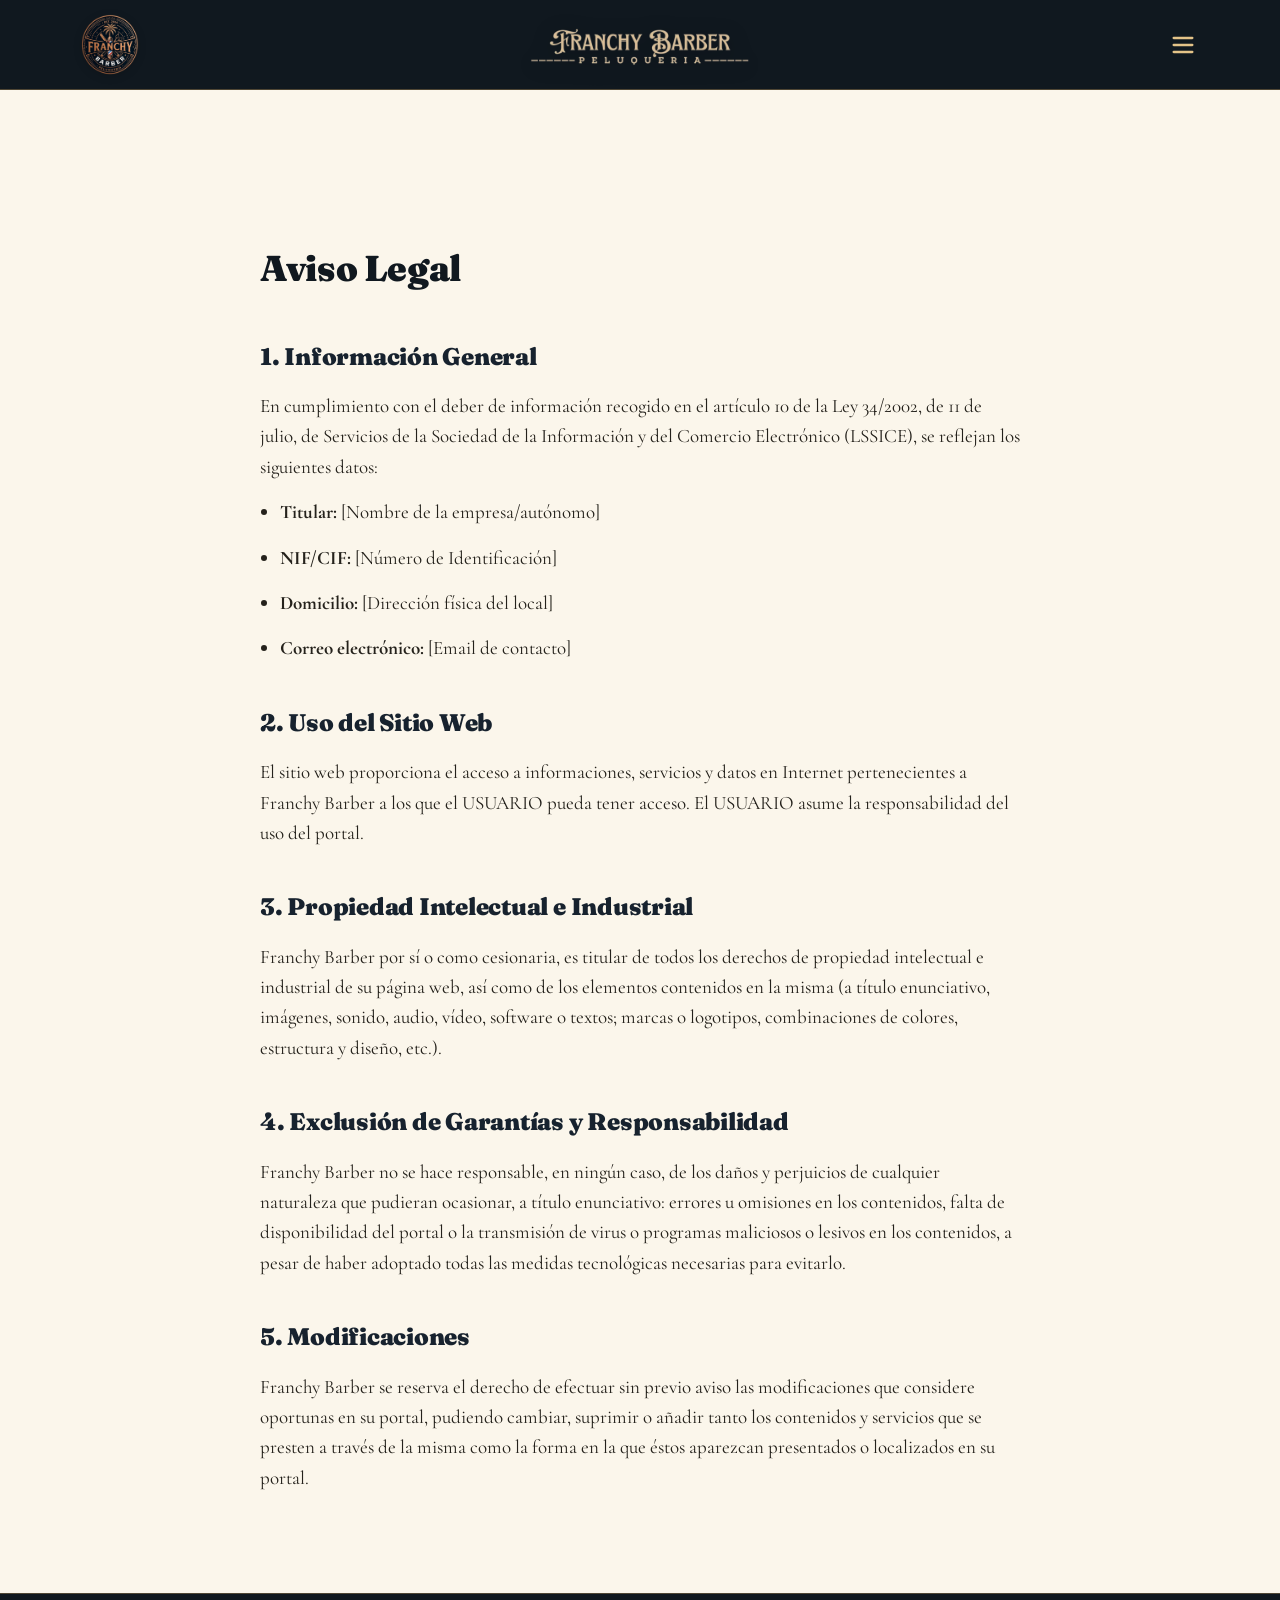
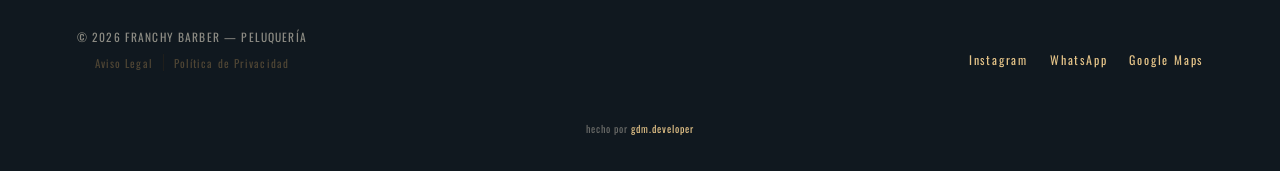
==== aviso-legal.html @ 65cec5b8 "Fix footer legal links color" ====
<!DOCTYPE html>
<html lang="es">
<head>
<meta charset="UTF-8">
<meta name="viewport" content="width=device-width, initial-scale=1.0">
<title>Aviso Legal — Franchy Barber</title>
<link rel="icon" type="image/webp" href="img/logo.webp">
<link rel="preconnect" href="https://fonts.googleapis.com">
<link href="https://fonts.googleapis.com/css2?family=Fraunces:ital,opsz,wght@0,9..144,400;0,9..144,600;0,9..144,900;1,9..144,600&family=Oswald:wght@400;500;600;700&family=Cormorant+Garamond:ital,wght@0,400;0,500;0,600;1,400&family=Berkshire+Swash&family=Pinyon+Script&display=swap" rel="stylesheet">
<link rel="stylesheet" href="css/historia.css">
<style>
  .legal-content { max-width: 800px; margin: 150px auto 100px; padding: 0 20px; }
  .legal-content h1 { font-family: 'Fraunces', serif; font-size: 36px; margin-bottom: 20px; color: var(--navy-deep); }
  .legal-content h2 { font-family: 'Fraunces', serif; font-size: 24px; margin-top: 40px; margin-bottom: 15px; color: var(--navy); }
  .legal-content p, .legal-content li { font-size: 19px; line-height: 1.6; margin-bottom: 15px; }
  .legal-content ul { padding-left: 20px; margin-bottom: 20px; }
  .footer-legal { text-align: center; margin-bottom: 15px; }
  .legal-links a { color: var(--line); font-size: 11px; text-decoration: none; margin: 0 5px; font-family: 'Oswald', sans-serif; letter-spacing: 0.1em; }
  .legal-links a:hover { color: var(--gold); }
  .credit { font-family: 'Oswald', sans-serif; font-size: 10px; color: rgba(242,233,214,0.4); text-align: center; margin-top: 15px; letter-spacing: 0.1em; width: 100%;}
  .credit a { color: var(--gold-light); text-decoration: none; }
  .credit a:hover { text-decoration: underline; }
</style>
</head>
<body>

<header>
  <div class="header-left">
    <a href="index.html" class="logo-link">
      <img src="img/logo.webp" alt="Franchy Barber Logo" class="header-logo">
    </a>
  </div>
  <div class="header-center">
    <img src="img/letrero.webp" alt="Franchy Barber" class="header-letrero">
  </div>
  <div class="header-right">
    <nav class="desktop-nav">
      <ul>
        <li><a href="index.html#nosotros">Nosotros</a></li>
        <li><a href="historia.html">Historia</a></li>
        <li><a href="index.html#servicios">Servicios</a></li>
        <li><a href="index.html#galeria">Galería</a></li>
        <li><a href="index.html#horario">Horario</a></li>
        <li><a href="https://franchybarber.booksy.com/a/" target="_blank" class="nav-cta">Reservar</a></li>
      </ul>
    </nav>
    <button class="nav-toggle" aria-label="Abrir menú">
      <svg class="hamburger-icon" viewBox="0 0 24 24" fill="none" stroke="currentColor" stroke-width="2" stroke-linecap="round">
        <line class="line-top" x1="4" y1="6" x2="20" y2="6"></line>
        <line class="line-mid" x1="4" y1="12" x2="20" y2="12"></line>
        <line class="line-bot" x1="4" y1="18" x2="20" y2="18"></line>
      </svg>
    </button>
  </div>
</header>

<div class="mobile-menu-overlay">
  <nav class="mobile-menu-nav">
    <ul>
      <li><a href="index.html">Inicio</a></li>
      <li><a href="index.html#nosotros">Nosotros</a></li>
      <li><a href="historia.html">Historia</a></li>
      <li><a href="index.html#servicios">Servicios</a></li>
      <li><a href="index.html#galeria">Galería</a></li>
      <li><a href="index.html#horario">Horario</a></li>
      <li><a href="https://franchybarber.booksy.com/a/" target="_blank" class="nav-cta">Reservar</a></li>
    </ul>
  </nav>
</div>

<main class="legal-content">
  <h1>Aviso Legal</h1>
  
  <h2>1. Información General</h2>
  <p>En cumplimiento con el deber de información recogido en el artículo 10 de la Ley 34/2002, de 11 de julio, de Servicios de la Sociedad de la Información y del Comercio Electrónico (LSSICE), se reflejan los siguientes datos:</p>
  <ul>
    <li><strong>Titular:</strong> [Nombre de la empresa/autónomo]</li>
    <li><strong>NIF/CIF:</strong> [Número de Identificación]</li>
    <li><strong>Domicilio:</strong> [Dirección física del local]</li>
    <li><strong>Correo electrónico:</strong> [Email de contacto]</li>
  </ul>
  
  <h2>2. Uso del Sitio Web</h2>
  <p>El sitio web proporciona el acceso a informaciones, servicios y datos en Internet pertenecientes a Franchy Barber a los que el USUARIO pueda tener acceso. El USUARIO asume la responsabilidad del uso del portal.</p>
  
  <h2>3. Propiedad Intelectual e Industrial</h2>
  <p>Franchy Barber por sí o como cesionaria, es titular de todos los derechos de propiedad intelectual e industrial de su página web, así como de los elementos contenidos en la misma (a título enunciativo, imágenes, sonido, audio, vídeo, software o textos; marcas o logotipos, combinaciones de colores, estructura y diseño, etc.).</p>
  
  <h2>4. Exclusión de Garantías y Responsabilidad</h2>
  <p>Franchy Barber no se hace responsable, en ningún caso, de los daños y perjuicios de cualquier naturaleza que pudieran ocasionar, a título enunciativo: errores u omisiones en los contenidos, falta de disponibilidad del portal o la transmisión de virus o programas maliciosos o lesivos en los contenidos, a pesar de haber adoptado todas las medidas tecnológicas necesarias para evitarlo.</p>
  
  <h2>5. Modificaciones</h2>
  <p>Franchy Barber se reserva el derecho de efectuar sin previo aviso las modificaciones que considere oportunas en su portal, pudiendo cambiar, suprimir o añadir tanto los contenidos y servicios que se presten a través de la misma como la forma en la que éstos aparezcan presentados o localizados en su portal.</p>
</main>

<footer>
  <div class="footer-legal">
    <p>© 2026 FRANCHY BARBER — PELUQUERÍA</p>
    <div class="legal-links">
      <a href="aviso-legal.html">Aviso Legal</a> | 
      <a href="privacidad.html">Política de Privacidad</a>
    </div>
  </div>
  <div class="social-row">
    <a href="#">Instagram</a>
    <a href="#">WhatsApp</a>
    <a href="#">Google Maps</a>
  </div>
  <p class="credit">hecho por <a href="https://guillediaz6.github.io/portfolio" target="_blank">gdm.developer</a></p>
</footer>
<script src="js/historia.js"></script>
</body>
</html>
---- css/historia.css ----
:root{
    --navy: #17222E;
    --navy-deep: #10181F;
    --cream: #F2E9D6;
    --paper: #FBF6EB;
    --gold: #C79A5C;
    --gold-light: #E4C388;
    --red: #8A2E2C;
    --ink: #24211B;
    --line: rgba(199,154,92,0.35);
  }

  *{box-sizing:border-box; margin:0; padding:0;}

  html{scroll-behavior:smooth;}

  body{
    background:var(--paper);
    color:var(--ink);
    font-family:'Cormorant Garamond', serif;
    font-size:19px;
    line-height:1.6;
    overflow-x:hidden;
  }

  h1,h2,h3, .display{
    font-family:'Fraunces', serif;
    font-weight:900;
    letter-spacing:-0.01em;
  }

  .label{
    font-family:'Oswald', sans-serif;
    text-transform:uppercase;
    letter-spacing:0.28em;
    font-weight:500;
  }

  a{color:inherit; text-decoration:none;}

  img{max-width:100%; display:block;}

  /* ===================== TEXTURE ===================== */
  .chalk-bg{
    background-color:var(--navy);
    background-image:
      radial-gradient(ellipse at 20% 20%, rgba(255,255,255,0.035), transparent 45%),
      radial-gradient(ellipse at 80% 60%, rgba(255,255,255,0.03), transparent 50%),
      radial-gradient(ellipse at 50% 90%, rgba(255,255,255,0.025), transparent 40%);
    position:relative;
  }
  .chalk-bg::before{
    content:"";
    position:absolute; inset:0;
    background-image:url("data:image/svg+xml,%3Csvg xmlns='http://www.w3.org/2000/svg' width='200' height='200'%3E%3Cfilter id='n'%3E%3CfeTurbulence type='fractalNoise' baseFrequency='0.9' numOctaves='2' stitchTiles='stitch'/%3E%3C/filter%3E%3Crect width='100%25' height='100%25' filter='url(%23n)' opacity='0.05'/%3E%3C/svg%3E");
    pointer-events:none;
    mix-blend-mode:overlay;
  }

  /* ===================== NAV ===================== */
  header {
    position: relative;
    display: flex;
    justify-content: space-between;
    align-items: center;
    padding: 12px 6vw;
    background: rgba(16, 24, 31, 1);
    border-bottom: 1px solid var(--line);
  }
  .header-left {
    display: flex;
    align-items: center;
    justify-content: flex-start;
  }
  .header-logo {
    height: 65px;
    width: auto;
    object-fit: contain;
    filter: drop-shadow(0 2px 4px rgba(0,0,0,0.15));
  }
  .header-center {
    position: absolute;
    left: 50%;
    top: 50%;
    transform: translate(-50%, -50%);
    display: flex;
    align-items: center;
    justify-content: center;
    pointer-events: none;
    z-index: 10;
  }
  .header-letrero {
    height: 270px;
    width: auto;
    object-fit: contain;
    filter: drop-shadow(0 4px 10px rgba(0,0,0,0.35));
  }
  .header-right {
    display: flex;
    align-items: center;
    justify-content: flex-end;
  }
  .desktop-nav {
    display: none;
  }
  nav ul {
    list-style: none;
    display: flex;
    gap: 28px;
    align-items: center;
  }
  nav a {
    font-family: 'Oswald', sans-serif;
    font-size: 12.5px;
    letter-spacing: 0.18em;
    text-transform: uppercase;
    color: var(--cream);
    opacity: 0.85;
    position: relative;
    padding-bottom: 4px;
    transition: opacity 0.25s ease;
  }
  nav a::after {
    content: "";
    position: absolute; left: 0; right: 0; bottom: 0;
    height: 1px; background: var(--gold);
    transform: scaleX(0); transform-origin: left;
    transition: transform .25s ease;
  }
  nav a:hover { opacity: 1; }
  nav a:hover::after { transform: scaleX(1); }
  .nav-cta {
    border: 1px solid var(--gold);
    padding: 8px 18px;
    color: var(--gold-light) !important;
    font-size: 12px !important;
  }
  
  .nav-toggle {
    display: flex;
    background: none;
    border: none;
    cursor: pointer;
    color: var(--gold-light);
    padding: 6px;
    align-items: center;
    justify-content: center;
    transition: color 0.3s ease;
    z-index: 110;
  }
  .nav-toggle:hover {
    color: var(--gold);
  }
  .hamburger-icon {
    width: 28px;
    height: 28px;
  }
  .hamburger-icon line {
    transition: transform 0.3s ease, opacity 0.3s ease;
    transform-origin: center;
  }
  .nav-toggle.active .line-top {
    transform: translateY(6px) rotate(45deg);
  }
  .nav-toggle.active .line-mid {
    opacity: 0;
  }
  .nav-toggle.active .line-bot {
    transform: translateY(-6px) rotate(-45deg);
  }

  /* Mobile menu overlay */
  .mobile-menu-overlay {
    position: fixed;
    top: 0; left: 0; width: 100%; height: 100vh;
    background: rgba(16, 24, 31, 0.98);
    z-index: 105;
    display: flex;
    flex-direction: column;
    align-items: center;
    justify-content: center;
    opacity: 0;
    visibility: hidden;
    transition: opacity 0.4s ease, visibility 0.4s ease;
  }
  .mobile-menu-overlay.active {
    opacity: 1;
    visibility: visible;
  }
  .mobile-menu-nav ul {
    list-style: none;
    text-align: center;
    display: flex;
    flex-direction: column;
    gap: 28px;
  }
  .mobile-menu-nav a {
    font-family: 'Fraunces', serif;
    font-size: 28px;
    font-weight: 600;
    color: var(--cream);
    letter-spacing: 0.05em;
    transition: color 0.3s ease, transform 0.3s ease;
    display: inline-block;
  }
  .mobile-menu-nav a:hover {
    color: var(--gold);
    transform: scale(1.05);
  }
  .mobile-menu-nav .nav-cta {
    border: 1px solid var(--gold);
    padding: 10px 28px;
    font-family: 'Oswald', sans-serif;
    font-size: 14px !important;
    letter-spacing: 0.2em;
    color: var(--gold-light) !important;
  }
  body.menu-open {
    overflow: hidden;
  }

  /* ===================== HERO ===================== */
  .hero{
    min-height:100vh;
    display:flex; flex-direction:column;
    align-items:center; justify-content:center;
    text-align:center;
    padding:140px 6vw 90px;
    position:relative;
    background-image: linear-gradient(to bottom, rgba(16, 24, 31, 0.88), rgba(16, 24, 31, 0.82)), url('../img/portada.webp') !important;
    background-size: cover !important;
    background-position: center !important;
    background-repeat: no-repeat !important;
  }
  .hero .est{
    color:var(--gold);
    font-size:12px;
    letter-spacing:0.4em;
    margin-bottom:26px;
    display:flex; align-items:center; gap:16px;
  }
  .hero .est::before, .hero .est::after{
    content:"";
    width:36px; height:1px; background:var(--gold);
    opacity:0.6;
  }
  .hero-palm{
    width:120px; height:120px;
    margin-bottom:10px;
    color:var(--gold);
    opacity:0.9;
  }
  .hero h1{
    color:var(--cream);
    font-size:clamp(52px, 10vw, 128px);
    line-height:0.92;
    text-shadow:0 2px 24px rgba(0,0,0,0.4);
  }
  .hero h1 em{
    font-style:italic;
    font-weight:600;
    color:var(--gold-light);
  }
  .hero .sub{
    margin-top:22px;
    color:var(--gold);
    font-size:15px;
    letter-spacing:0.5em;
    padding-left:0.5em;
  }
  .hero-tagline{
    max-width:520px;
    margin:34px auto 0;
    color:rgba(242,233,214,0.75);
    font-size:21px;
    font-style:italic;
  }
  .hero-ctas{
    margin-top:46px;
    display:flex; gap:18px; flex-wrap:wrap; justify-content:center;
  }
  .btn{
    font-family:'Oswald', sans-serif;
    font-size:13px;
    letter-spacing:0.2em;
    text-transform:uppercase;
    padding:16px 34px;
    display:inline-block;
    transition:all .25s ease;
    border:1px solid transparent;
  }
  .btn-solid{
    background:var(--gold);
    color:var(--navy-deep);
    font-weight:600;
  }
  .btn-solid:hover{background:var(--gold-light);}
  .btn-outline{
    border-color:var(--gold);
    color:var(--gold-light);
  }
  .btn-outline:hover{background:rgba(199,154,92,0.1);}

  .btn-barber {
    background: var(--navy);
    color: var(--gold-light);
    border: 1.5px solid var(--gold);
    padding: 14px 28px;
    font-family: 'Oswald', sans-serif;
    font-size: 13px;
    letter-spacing: 0.2em;
    text-transform: uppercase;
    display: inline-flex;
    align-items: center;
    gap: 12px;
    margin-top: 14px;
    cursor: pointer;
    border-radius: 2px;
    box-shadow: 0 4px 14px rgba(23, 34, 46, 0.2);
  }
  .btn-barber svg {
    width: 18px;
    height: 18px;
    color: var(--gold);
  }

  /* ===================== HISTORIA DE FRANCHY ===================== */
  #historia-franchy {
    border-top: 1px solid var(--line);
    border-bottom: 1px solid var(--line);
  }
  .historia-wrap {
    max-width: 1180px;
    margin: 0 auto;
  }
  .historia-layout {
    display: grid;
    grid-template-columns: 1.2fr 0.8fr;
    gap: 60px;
    align-items: center;
  }
  .historia-text-column h2 {
    font-size: clamp(34px, 5vw, 54px);
    color: var(--ink);
    margin-bottom: 16px;
    line-height: 1.1;
  }
  .historia-subtitle {
    font-size: 21px;
    color: #554e42;
    font-style: italic;
    margin-bottom: 30px;
    line-height: 1.4;
  }
  .historia-story > p {
    font-size: 19px;
    color: #3b362c;
    margin-bottom: 28px;
    line-height: 1.6;
  }
  .story-highlight {
    margin-bottom: 24px;
    border-left: 3px solid var(--gold);
    padding-left: 20px;
  }
  .story-highlight h4 {
    font-family: 'Fraunces', serif;
    font-size: 20px;
    font-weight: 900;
    color: var(--ink);
    margin-bottom: 6px;
  }
  .story-highlight p {
    font-size: 16.5px;
    color: #6b6455;
    line-height: 1.5;
  }
  .historia-image-column {
    display: flex;
    justify-content: center;
  }
  .historia-img-wrapper {
    position: relative;
    border: 1px solid var(--line);
    padding: 12px;
    background: var(--paper);
    box-shadow: 0 10px 30px rgba(0,0,0,0.06);
    width: 100%;
    max-width: 420px;
  }
  .historia-img {
    width: 100%;
    height: auto;
    object-fit: cover;
    aspect-ratio: 3/4;
    filter: sepia(0.1) contrast(1.05);
    border: 1px solid rgba(199,154,92,0.2);
  }

  .scroll-cue{
    position:absolute; bottom:36px; left:50%; transform:translateX(-50%);
    color:var(--gold);
    opacity:0.7;
    animation:bob 2.2s ease-in-out infinite;
  }
  @keyframes bob{
    0%,100%{transform:translate(-50%,0);}
    50%{transform:translate(-50%,10px);}
  }

  /* ===================== POLE DIVIDER (signature) ===================== */
  .pole-divider{
    height:56px;
    background:repeating-linear-gradient(
      -45deg,
      var(--gold-light) 0 18px,
      var(--paper) 18px 30px,
      var(--navy) 30px 48px,
      var(--paper) 48px 60px
    );
    background-size:170px 100%;
    animation:pole-scroll 6s linear infinite;
    border-top:1px solid var(--gold);
    border-bottom:1px solid var(--gold);
  }
  @keyframes pole-scroll{
    from{background-position:0 0;}
    to{background-position:170px 0;}
  }
  @media (prefers-reduced-motion: reduce){
    .pole-divider{animation:none;}
    .scroll-cue{animation:none;}
  }

  /* ===================== SECTION SHELL ===================== */
  section{
    padding:120px 6vw;
    position:relative;
  }
  .eyebrow{
    color:var(--red);
    font-size:12.5px;
    letter-spacing:0.32em;
    margin-bottom:18px;
    display:block;
  }
  .section-head{
    max-width:640px;
    margin:0 auto 70px;
    text-align:center;
  }
  .section-head h2{
    font-size:clamp(34px,5vw,58px);
    color:var(--ink);
  }
  .on-navy .eyebrow{color:var(--gold);}
  .on-navy .section-head h2{color:var(--cream);}
  .on-navy{color:var(--cream);}

  /* ===================== NOSOTROS ===================== */
  .about-wrap{
    display:grid;
    grid-template-columns:0.9fr 1.1fr;
    gap:70px;
    max-width:1180px;
    margin:0 auto;
    align-items:center;
  }
  .badge-circle{
    width:100%;
    max-width:440px;
    margin:0 auto;
    display:flex; align-items:center; justify-content:center;
    position:relative;
    background:transparent;
  }
  .badge-circle img{
    width:100%;
    height:auto;
    max-height:420px;
    object-fit:contain;
    filter:drop-shadow(0 8px 24px rgba(0,0,0,0.2));
  }
  .about-text p{margin-bottom:20px; font-size:20px; color:#3b362c;}
  .about-text p:first-of-type::first-letter{
    font-family:'Berkshire Swash', cursive;
    font-size:96px;
    font-weight:normal;
    float:left;
    line-height:0.65;
    margin:6px 16px 0 -4px;
    color:var(--gold-light);
    -webkit-text-stroke: 1.5px var(--navy-deep);
    text-shadow: 
      2px 2px 0px var(--navy-deep),
      0 0 12px rgba(199,154,92,0.55);
  }
  .about-cta-wrap {
    display: flex;
    align-items: center;
    gap: 20px;
    margin-top: 36px;
    padding-top: 28px;
    border-top: 1px solid rgba(140,46,44,0.25);
  }

  /* ===================== SERVICIOS (ticket cards) ===================== */
  #servicios {
    position: relative;
    overflow: hidden;
  }
  .servicios-parallax-bg {
    position: absolute;
    top: -30%;
    bottom: -30%;
    left: 0;
    right: 0;
    z-index: 0;
    background-image: linear-gradient(rgba(16, 24, 31, 0.82), rgba(16, 24, 31, 0.82)), url('../img/fondo.webp');
    background-size: cover;
    background-position: center;
    background-repeat: no-repeat;
    will-change: transform;
    pointer-events: none;
  }
  #servicios .section-head, #servicios .services-grid {
    position: relative;
    z-index: 1;
  }
  .services-grid{
    display:grid;
    grid-template-columns:repeat(3, 1fr);
    gap:34px;
    max-width:1180px;
    margin:0 auto;
  }
  .ticket{
    background:var(--paper);
    border:1.5px dashed var(--gold);
    padding:34px 30px 30px;
    position:relative;
  }
  .ticket::before, .ticket::after{
    content:"";
    position:absolute;
    width:28px; height:28px;
    background:var(--gold);
    border:2.5px solid var(--navy-deep);
    box-shadow:0 0 10px rgba(199,154,92,0.65);
    border-radius:50%;
    top:50%; transform:translateY(-50%);
  }
  .ticket::before{ left:-14px; }
  .ticket::after{ right:-14px; }
  .ticket .num{
    font-family:'Oswald',sans-serif;
    font-size:12px;
    letter-spacing:0.2em;
    color:var(--red);
    margin-bottom:10px;
    display:block;
  }
  .ticket h3{
    font-size:26px;
    margin-bottom:10px;
    color:var(--ink);
  }
  .ticket p{
    color:#6b6455;
    font-size:17px;
    margin-bottom:22px;
    min-height:52px;
  }
  .ticket .price{
    display:flex; align-items:baseline; justify-content:space-between;
    border-top:1px solid var(--line);
    padding-top:16px;
  }
  .ticket .price .amount{
    font-family:'Fraunces', serif;
    font-size:30px;
    font-weight:600;
    color:var(--navy);
  }
  .ticket .price .from{
    font-family:'Oswald',sans-serif;
    font-size:10.5px;
    letter-spacing:0.15em;
    color:#8a8272;
    text-transform:uppercase;
  }

  /* ===================== GALERIA ===================== */
  .gallery-grid{
    display:grid;
    grid-template-columns:repeat(4, 1fr);
    grid-auto-rows:190px;
    gap:14px;
    max-width:1180px;
    margin:0 auto;
  }
  .gallery-grid > div{
    background:var(--navy);
    display:flex; align-items:center; justify-content:center;
    position:relative;
    overflow:hidden;
  }
  .gallery-grid > div svg{
    width:38%; height:38%;
    color:var(--gold);
    opacity:0.85;
    transition:transform .4s ease;
  }
  .gallery-grid > div:hover svg{transform:scale(1.12) rotate(-3deg);}
  .gallery-grid > div::after{
    content:"";
    position:absolute; inset:0;
    background:linear-gradient(160deg, transparent 60%, rgba(0,0,0,0.35));
  }
  .g-tall{grid-row:span 2;}
  .g-wide{grid-column:span 2;}

  /* ===================== HORARIO / BOARD ===================== */
  .board-wrap{
    max-width:900px;
    margin:0 auto;
    border:1px solid var(--line);
    padding:56px;
  }
  .board-row{
    display:flex;
    justify-content:space-between;
    padding:16px 0;
    border-bottom:1px dotted rgba(242,233,214,0.25);
    font-family:'Oswald', sans-serif;
    letter-spacing:0.08em;
  }
  .board-row:last-child{border-bottom:none;}
  .board-row .day{
    color:var(--cream);
    font-size:15px;
    text-transform:uppercase;
  }
  .board-row .time{
    color:var(--gold-light);
    font-size:15px;
  }
  .board-row.closed .time{color:#8a7f6d; font-style:italic; font-family:'Cormorant Garamond', serif;}

  /* ===================== CONTACT / FOOTER ===================== */
  .contact-wrap{
    display:grid;
    grid-template-columns:1fr 1fr;
    gap:70px;
    max-width:1180px;
    margin:0 auto;
    align-items:start;
  }
  .contact-info h2{color:var(--cream); font-size:clamp(34px,5vw,54px); margin-bottom:24px;}
  .contact-info p{color:rgba(242,233,214,0.7); font-size:20px; margin-bottom:30px; max-width:420px;}
  .contact-list{list-style:none; display:flex; flex-direction:column; gap:20px;}
  .contact-list li{
    display:flex; gap:16px; align-items:flex-start;
    font-family:'Oswald', sans-serif;
    font-size:14px;
    letter-spacing:0.04em;
    color:var(--cream);
  }
  .contact-list svg{width:20px; height:20px; color:var(--gold); flex-shrink:0; margin-top:2px;}
  .map-frame{
    border:1px solid var(--line);
    aspect-ratio:1/0.95;
    display:flex; align-items:center; justify-content:center;
    background:
      linear-gradient(rgba(23,34,46,0.0), rgba(23,34,46,0.0)),
      repeating-linear-gradient(0deg, transparent, transparent 38px, rgba(199,154,92,0.08) 39px),
      repeating-linear-gradient(90deg, transparent, transparent 38px, rgba(199,154,92,0.08) 39px);
    position:relative;
  }
  .map-frame svg{width:56px; height:56px; color:var(--gold);}

  footer{
    background:var(--navy-deep);
    padding:34px 6vw;
    display:flex;
    justify-content:space-between;
    align-items:center;
    flex-wrap:wrap;
    gap:14px;
    border-top:1px solid var(--line);
  }
  footer p{
    font-family:'Oswald', sans-serif;
    font-size:11.5px;
    letter-spacing:0.1em;
    color:rgba(242,233,214,0.55);
  }
  .social-row{display:flex; gap:22px;}
  .social-row a{color:var(--gold-light); font-size:12px; font-family:'Oswald',sans-serif; letter-spacing:0.15em;}
  .social-row a:hover{color:var(--gold);}

  /* ===================== RESPONSIVE DESIGN ===================== */
  @media (max-width: 1024px) {
    header {
      padding: 10px 5vw;
    }
    .header-logo {
      height: 55px;
    }
    .header-letrero {
      height: 195px;
    }
    .services-grid {
      grid-template-columns: repeat(2, 1fr);
      gap: 24px;
    }
    .gallery-grid {
      grid-template-columns: repeat(3, 1fr);
    }
  }

  @media (max-width: 768px) {
    header {
      padding: 10px 4vw;
    }
    .header-logo {
      height: 48px;
    }
    .header-letrero {
      height: 155px;
      max-width: 52vw;
    }
    section {
      padding: 70px 5vw;
    }
    .hero {
      padding: 100px 5vw 70px;
    }
    .hero h1 {
      font-size: clamp(38px, 9vw, 76px);
    }
    .hero .sub {
      font-size: 13px;
      letter-spacing: 0.3em;
    }
    .hero-tagline {
      font-size: 18px;
    }
    .hero-ctas {
      flex-direction: column;
      width: 100%;
      max-width: 300px;
      margin: 30px auto 0;
    }
    .hero-ctas .btn {
      width: 100%;
      text-align: center;
    }
    .about-wrap, .contact-wrap, .historia-layout {
      grid-template-columns: 1fr;
      gap: 40px;
    }
    .historia-image-column {
      order: -1;
    }
    .historia-img-wrapper {
      max-width: 320px;
    }
    .about-cta-wrap {
      justify-content: center;
    }
    .badge-circle {
      max-width: 260px;
    }
    .services-grid {
      grid-template-columns: 1fr;
    }
    .ticket {
      padding: 28px 22px 24px;
    }
    .gallery-grid {
      grid-template-columns: repeat(2, 1fr);
      grid-auto-rows: 150px;
    }
    .g-tall {
      grid-row: span 1;
    }
    .g-wide {
      grid-column: span 1;
    }
    .board-wrap {
      padding: 30px 20px;
    }
    .board-row {
      font-size: 13.5px;
    }
  }

  @media (max-width: 480px) {
    header {
      padding: 8px 3vw;
    }
    .header-logo {
      height: 38px;
    }
    .header-letrero {
      height: 115px;
      max-width: 46vw;
    }
    .gallery-grid {
      grid-template-columns: 1fr;
      grid-auto-rows: 180px;
    }
    footer {
      flex-direction: column;
      text-align: center;
      gap: 12px;
    }
    .social-row {
      justify-content: center;
    }
  }

  :focus-visible{outline:2px solid var(--gold); outline-offset:3px;}

  .footer-legal { text-align: center; margin-bottom: 15px; }
  .legal-links a { color: var(--gold-light); font-size: 11px; text-decoration: none; margin: 0 5px; font-family: 'Oswald', sans-serif; letter-spacing: 0.1em; }
  .legal-links a:hover { color: var(--gold); }
  .credit { font-family: 'Oswald', sans-serif; font-size: 10px; color: rgba(242,233,214,0.55); text-align: center; margin-top: 15px; letter-spacing: 0.1em; width: 100%;}
  .credit a { color: var(--gold-light); text-decoration: none; }
  .credit a:hover { text-decoration: underline; }
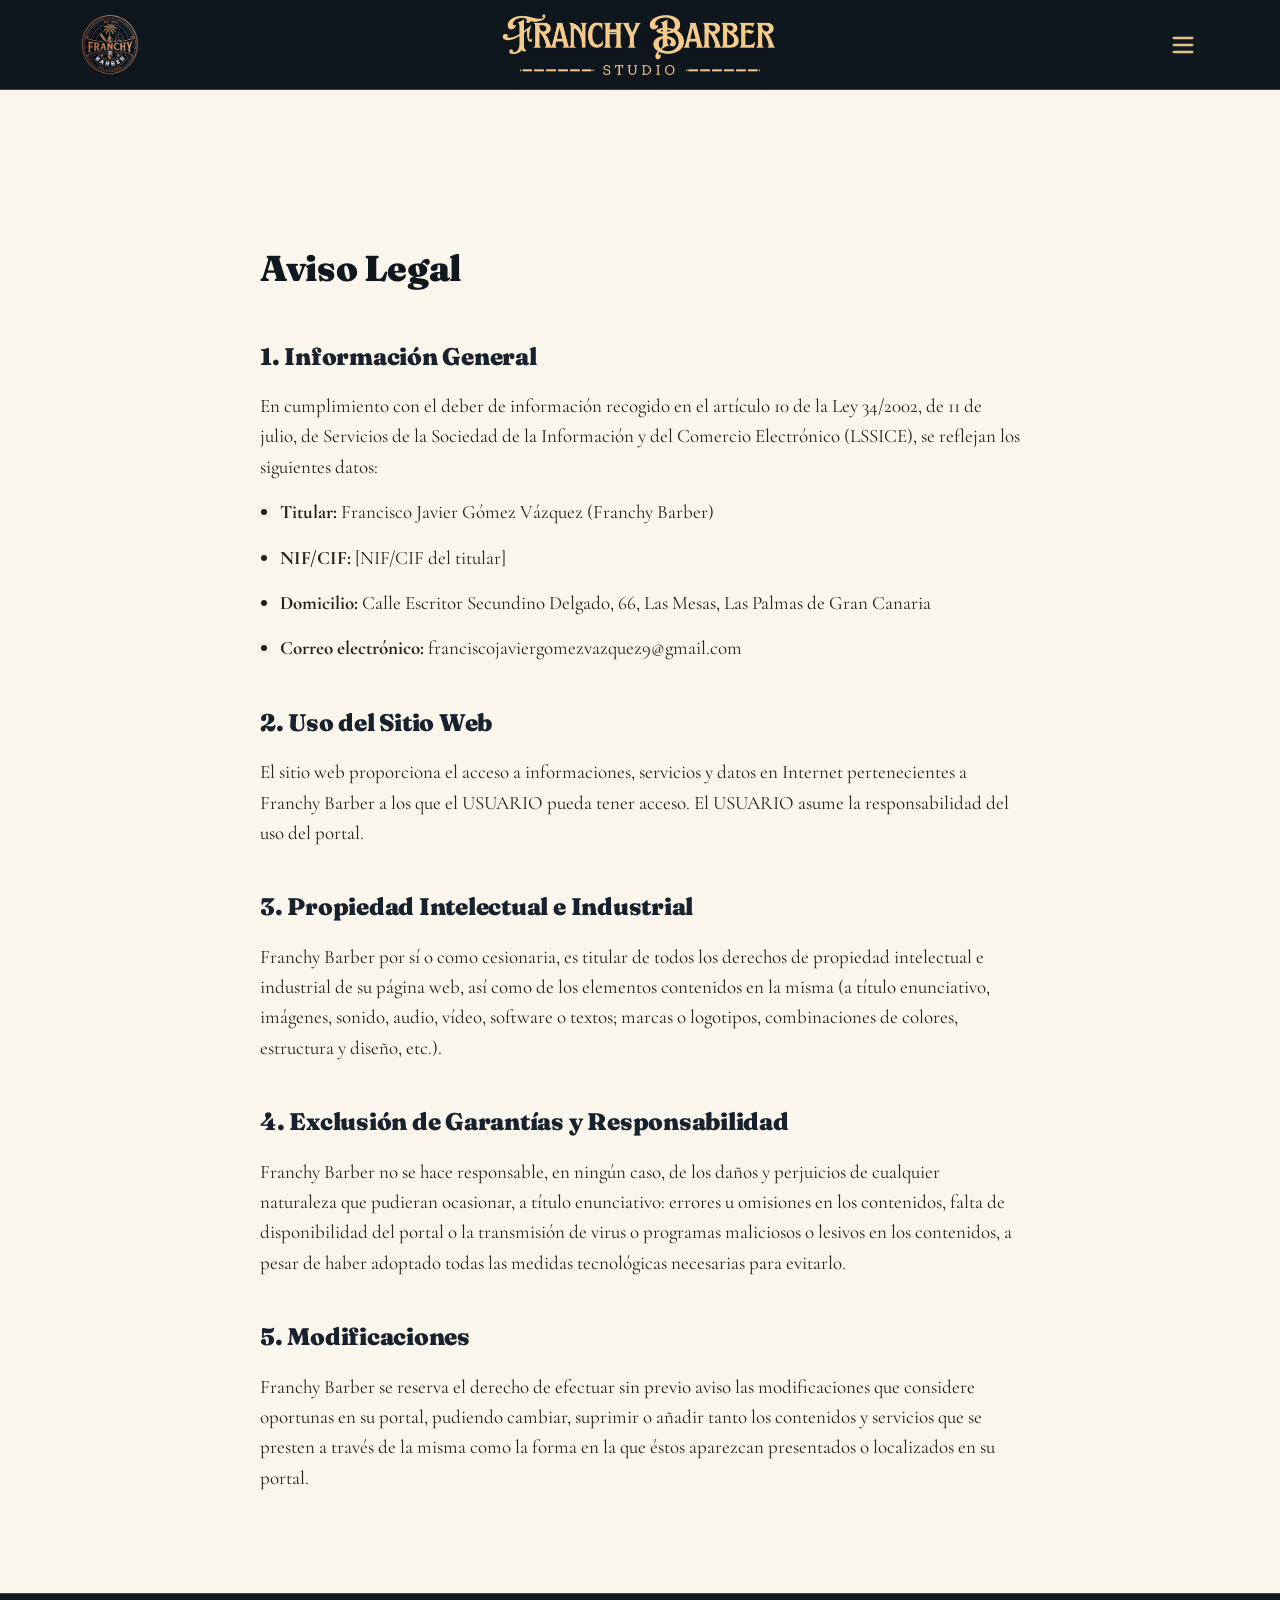
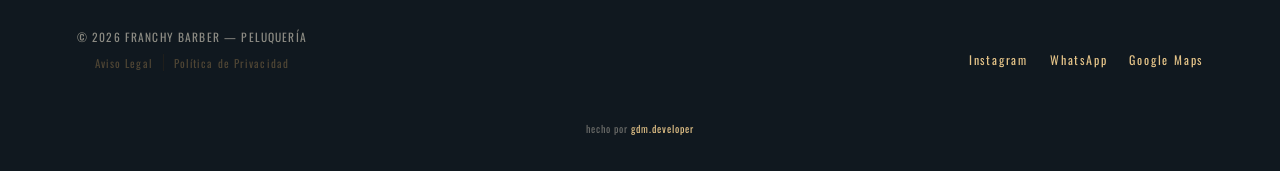
==== commit 6098e342: "Fill in business details in Aviso Legal and Política de Privacidad, leaving only NIF placeholder" ====
--- a/aviso-legal.html
+++ b/aviso-legal.html
@@ -74,10 +74,10 @@
   <h2>1. Información General</h2>
   <p>En cumplimiento con el deber de información recogido en el artículo 10 de la Ley 34/2002, de 11 de julio, de Servicios de la Sociedad de la Información y del Comercio Electrónico (LSSICE), se reflejan los siguientes datos:</p>
   <ul>
-    <li><strong>Titular:</strong> [Nombre de la empresa/autónomo]</li>
-    <li><strong>NIF/CIF:</strong> [Número de Identificación]</li>
-    <li><strong>Domicilio:</strong> [Dirección física del local]</li>
-    <li><strong>Correo electrónico:</strong> [Email de contacto]</li>
+    <li><strong>Titular:</strong> Francisco Javier Gómez Vázquez (Franchy Barber)</li>
+    <li><strong>NIF/CIF:</strong> [NIF/CIF del titular]</li>
+    <li><strong>Domicilio:</strong> Calle Escritor Secundino Delgado, 66, Las Mesas, Las Palmas de Gran Canaria</li>
+    <li><strong>Correo electrónico:</strong> franciscojaviergomezvazquez9@gmail.com</li>
   </ul>
   
   <h2>2. Uso del Sitio Web</h2>
@@ -102,7 +102,7 @@
     </div>
   </div>
   <div class="social-row">
-    <a href="#">Instagram</a>
+    <a href="https://instagram.com/franchybarberr" target="_blank">Instagram</a>
     <a href="#">WhatsApp</a>
     <a href="#">Google Maps</a>
   </div>
--- a/css/historia.css
+++ b/css/historia.css
@@ -90,7 +90,7 @@
     z-index: 10;
   }
   .header-letrero {
-    height: 270px;
+    height: 95px;
     width: auto;
     object-fit: contain;
     filter: drop-shadow(0 4px 10px rgba(0,0,0,0.35));
@@ -227,7 +227,7 @@
     text-align:center;
     padding:140px 6vw 90px;
     position:relative;
-    background-image: linear-gradient(to bottom, rgba(16, 24, 31, 0.88), rgba(16, 24, 31, 0.82)), url('../img/portada.webp') !important;
+    background-image: linear-gradient(to bottom, rgba(16, 24, 31, 0.88), rgba(16, 24, 31, 0.82)), url('../img/nuevaportada.webp') !important;
     background-size: cover !important;
     background-position: center !important;
     background-repeat: no-repeat !important;
@@ -392,9 +392,185 @@
     width: 100%;
     height: auto;
     object-fit: cover;
-    aspect-ratio: 3/4;
     filter: sepia(0.1) contrast(1.05);
     border: 1px solid rgba(199,154,92,0.2);
+  }
+
+  /* ===================== BG PIZARRA ===================== */
+  .bg-pizarra {
+    background-image: url('../img/pizarra.webp');
+    background-size: cover;
+    background-position: center;
+    background-repeat: no-repeat;
+    position: relative;
+  }
+  .bg-pizarra::before {
+    content: "";
+    position: absolute; inset: 0;
+    background:
+      radial-gradient(ellipse at 20% 20%, rgba(255,255,255,0.035), transparent 45%),
+      radial-gradient(ellipse at 80% 60%, rgba(255,255,255,0.03), transparent 50%),
+      radial-gradient(ellipse at 50% 90%, rgba(255,255,255,0.025), transparent 40%),
+      rgba(16,24,31,0.82);
+    pointer-events: none;
+  }
+  .bg-pizarra::after {
+    content: "";
+    position: absolute; inset: 0;
+    background-image: url("data:image/svg+xml,%3Csvg xmlns='http://www.w3.org/2000/svg' width='200' height='200'%3E%3Cfilter id='n'%3E%3CfeTurbulence type='fractalNoise' baseFrequency='0.9' numOctaves='2' stitchTiles='stitch'/%3E%3C/filter%3E%3Crect width='100%25' height='100%25' filter='url(%23n)' opacity='0.05'/%3E%3C/svg%3E");
+    pointer-events: none;
+    mix-blend-mode: overlay;
+  }
+  .bg-pizarra > * {
+    position: relative;
+    z-index: 1;
+  }
+
+  /* ===================== TIMELINE ===================== */
+  .timeline {
+    max-width: 1000px;
+    margin: 0 auto;
+    position: relative;
+    padding: 40px 0 60px;
+  }
+  .timeline-line {
+    position: absolute;
+    left: 50%;
+    top: 0;
+    bottom: 0;
+    width: 3px;
+    background: linear-gradient(to bottom, transparent 0%, var(--gold) 10%, var(--gold-light) 50%, var(--gold) 90%, transparent 100%);
+    transform: translateX(-50%);
+  }
+  .timeline-item {
+    position: relative;
+    margin-bottom: 80px;
+    width: 50%;
+  }
+  .timeline-item:last-child {
+    margin-bottom: 0;
+  }
+  .timeline-item:nth-child(odd) {
+    margin-left: 0;
+    padding-right: 60px;
+    text-align: right;
+  }
+  .timeline-item:nth-child(even) {
+    margin-left: 50%;
+    padding-left: 60px;
+    text-align: left;
+  }
+  .timeline-card {
+    display: flex;
+    flex-direction: column;
+  }
+
+  /* Dot */
+  .timeline-dot {
+    position: absolute;
+    width: 22px;
+    height: 22px;
+    background: radial-gradient(circle, var(--gold-light) 35%, var(--gold) 100%);
+    border: 4px solid var(--navy-deep);
+    border-radius: 50%;
+    top: 28px;
+    box-shadow:
+      0 0 0 4px rgba(199,154,92,0.2),
+      0 0 20px rgba(199,154,92,0.45);
+    z-index: 2;
+  }
+  .timeline-item:nth-child(odd) .timeline-dot {
+    right: -12px;
+  }
+  .timeline-item:nth-child(even) .timeline-dot {
+    left: -12px;
+  }
+
+  /* Date - big year */
+  .timeline-date {
+    font-family: 'Fraunces', serif;
+    font-size: 42px;
+    font-weight: 900;
+    color: var(--gold-light);
+    line-height: 1;
+    margin-bottom: 18px;
+    letter-spacing: -0.02em;
+    text-shadow: 0 2px 12px rgba(199,154,92,0.3);
+  }
+
+  /* Content card */
+  .timeline-content {
+    background: rgba(255,255,255,0.04);
+    border: 1px solid rgba(199,154,92,0.2);
+    border-radius: 6px;
+    padding: 28px 26px;
+    backdrop-filter: blur(4px);
+    transition: border-color 0.3s ease, box-shadow 0.3s ease;
+  }
+  .timeline-content:hover {
+    border-color: rgba(199,154,92,0.45);
+    box-shadow: 0 4px 24px rgba(199,154,92,0.12);
+  }
+  .timeline-content p {
+    font-size: 16.5px;
+    color: var(--cream);
+    line-height: 1.65;
+    opacity: 0.9;
+    margin: 0;
+  }
+
+  /* Connector line from dot to card */
+  .timeline-item:nth-child(odd)::before {
+    content: "";
+    position: absolute;
+    top: 37px;
+    right: 10px;
+    width: 50px;
+    height: 1px;
+    background: linear-gradient(to right, transparent, var(--gold));
+  }
+  .timeline-item:nth-child(even)::before {
+    content: "";
+    position: absolute;
+    top: 37px;
+    left: 10px;
+    width: 50px;
+    height: 1px;
+    background: linear-gradient(to left, transparent, var(--gold));
+  }
+
+  /* ---- Timeline mobile ---- */
+  @media (max-width: 768px) {
+    .timeline-line {
+      left: 16px;
+    }
+    .timeline-item,
+    .timeline-item:nth-child(odd),
+    .timeline-item:nth-child(even) {
+      width: 100%;
+      margin-left: 0;
+      padding-left: 50px;
+      padding-right: 0;
+      text-align: left;
+      flex-direction: column;
+      margin-bottom: 50px;
+    }
+    .timeline-item:nth-child(odd) .timeline-dot,
+    .timeline-item:nth-child(even) .timeline-dot {
+      left: 5px;
+      right: auto;
+      top: 6px;
+    }
+    .timeline-date {
+      font-size: 32px;
+    }
+    .timeline-content {
+      padding: 20px 18px;
+    }
+    .timeline-item:nth-child(odd)::before,
+    .timeline-item:nth-child(even)::before {
+      display: none;
+    }
   }
 
   .scroll-cue{
@@ -708,7 +884,7 @@
       height: 55px;
     }
     .header-letrero {
-      height: 195px;
+      height: 75px;
     }
     .services-grid {
       grid-template-columns: repeat(2, 1fr);
@@ -727,7 +903,7 @@
       height: 48px;
     }
     .header-letrero {
-      height: 155px;
+      height: 60px;
       max-width: 52vw;
     }
     section {
@@ -761,7 +937,7 @@
       gap: 40px;
     }
     .historia-image-column {
-      order: -1;
+      order: 1;
     }
     .historia-img-wrapper {
       max-width: 320px;
@@ -804,7 +980,7 @@
       height: 38px;
     }
     .header-letrero {
-      height: 115px;
+      height: 45px;
       max-width: 46vw;
     }
     .gallery-grid {
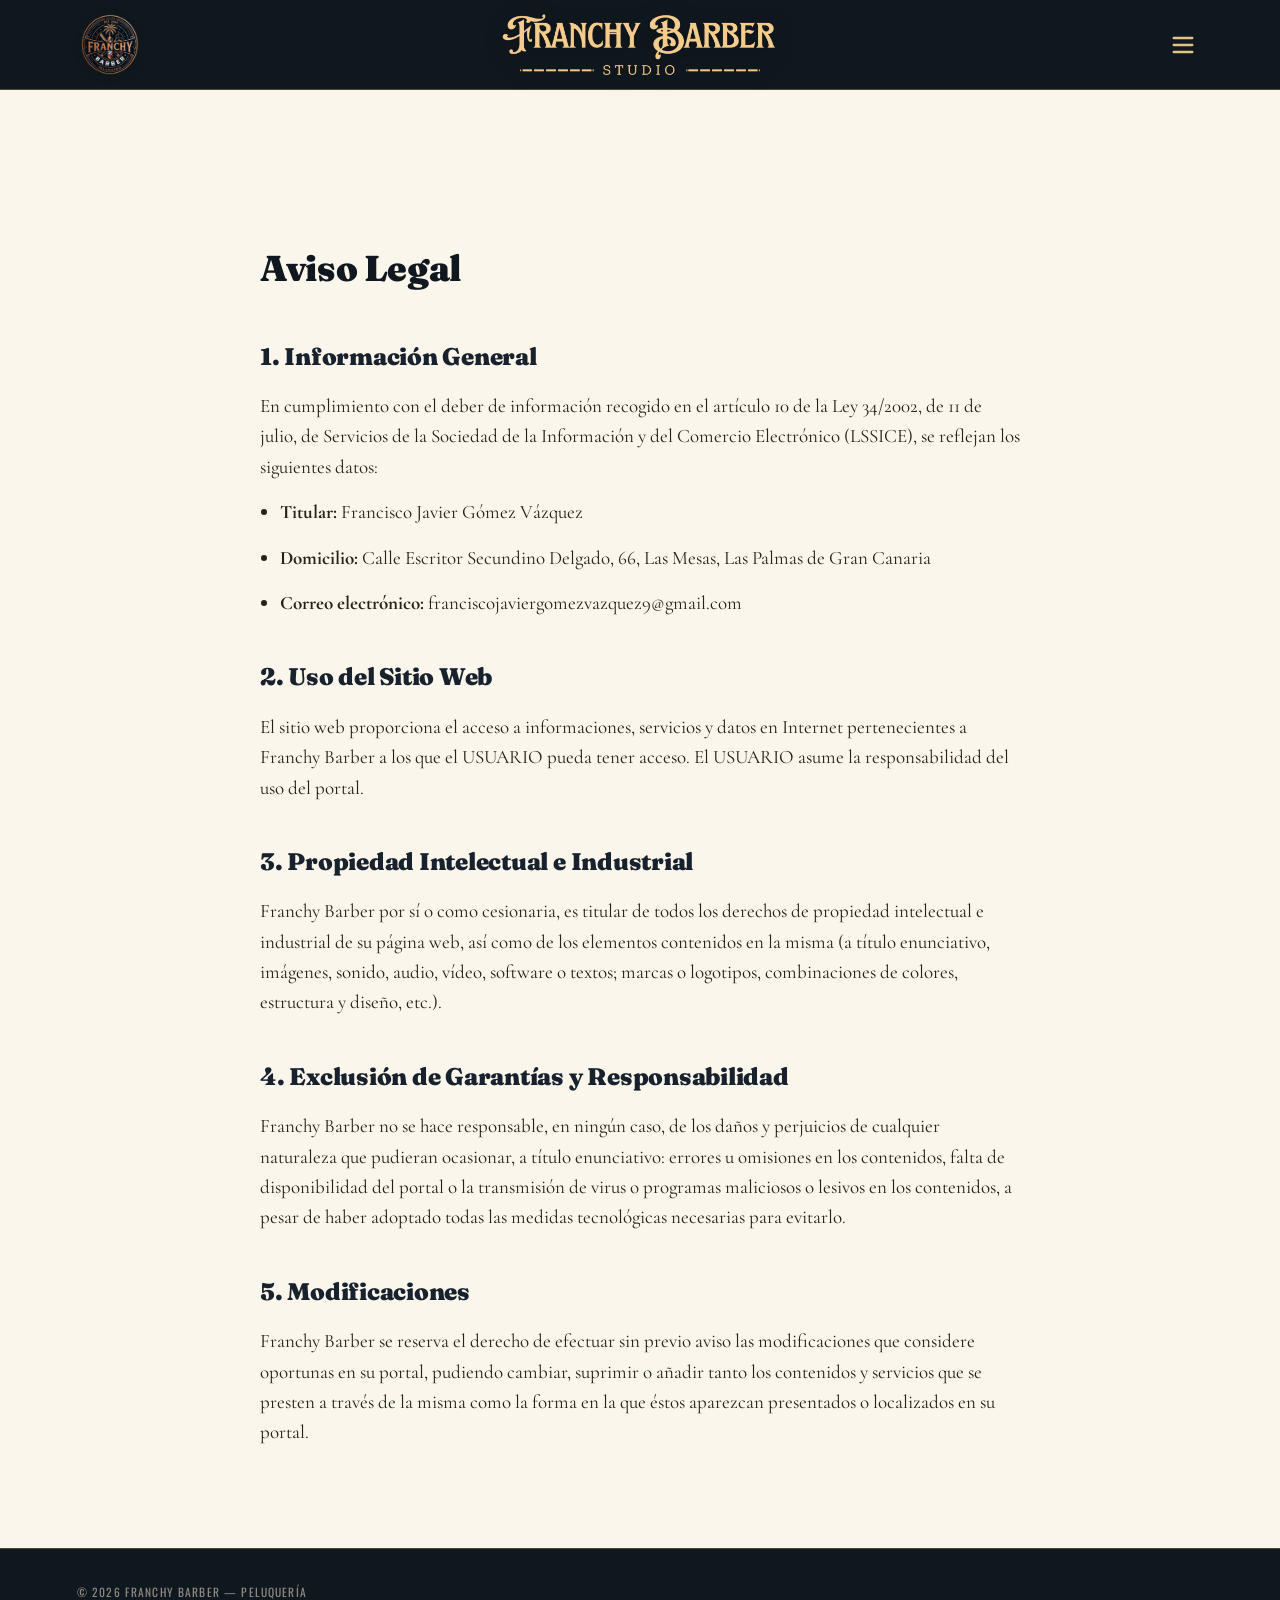
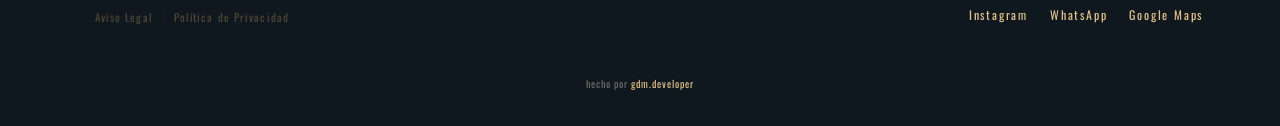
==== commit e2f5183c: "Remove NIF field and Franchy Barber label from Titular name in legal documents" ====
--- a/aviso-legal.html
+++ b/aviso-legal.html
@@ -74,8 +74,7 @@
   <h2>1. Información General</h2>
   <p>En cumplimiento con el deber de información recogido en el artículo 10 de la Ley 34/2002, de 11 de julio, de Servicios de la Sociedad de la Información y del Comercio Electrónico (LSSICE), se reflejan los siguientes datos:</p>
   <ul>
-    <li><strong>Titular:</strong> Francisco Javier Gómez Vázquez (Franchy Barber)</li>
-    <li><strong>NIF/CIF:</strong> [NIF/CIF del titular]</li>
+    <li><strong>Titular:</strong> Francisco Javier Gómez Vázquez</li>
     <li><strong>Domicilio:</strong> Calle Escritor Secundino Delgado, 66, Las Mesas, Las Palmas de Gran Canaria</li>
     <li><strong>Correo electrónico:</strong> franciscojaviergomezvazquez9@gmail.com</li>
   </ul>
